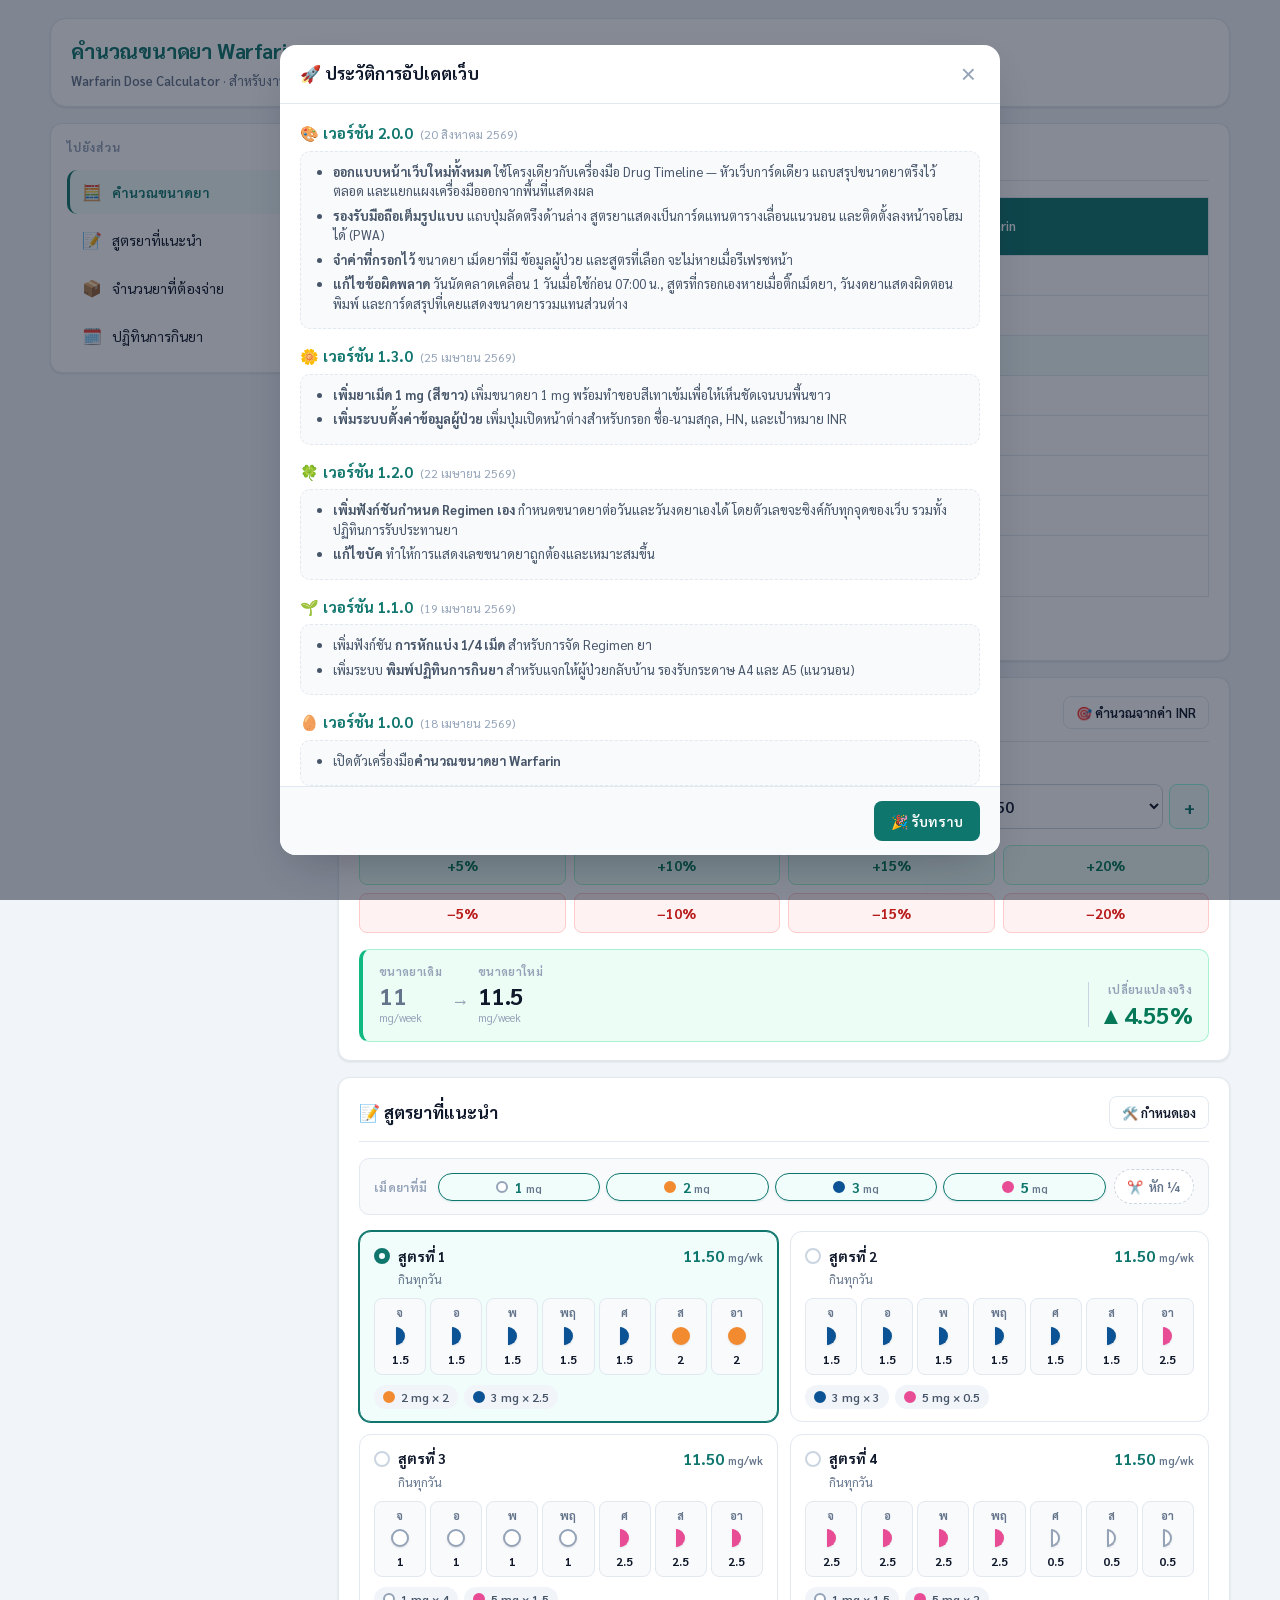
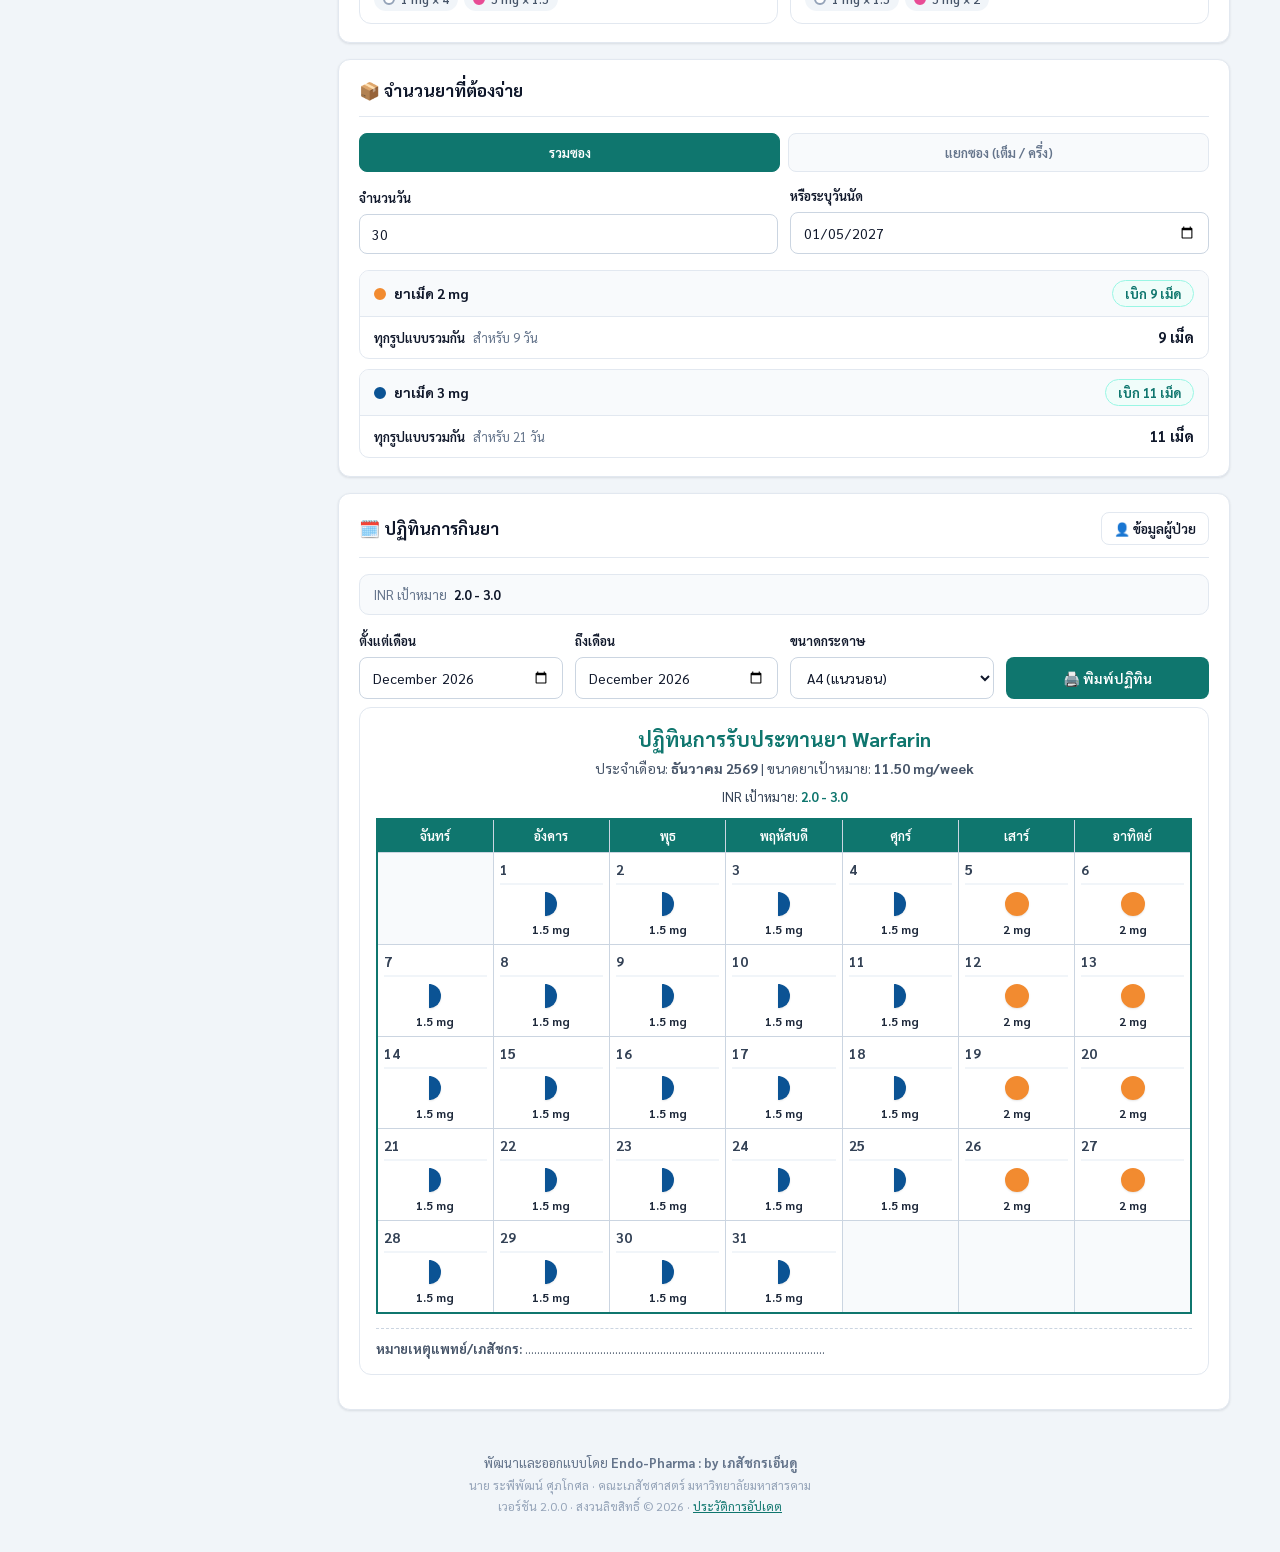
==== index.html @ 13227422 "Add files via upload" ====
<!DOCTYPE html>
<html lang="th">
<head>
    <meta charset="UTF-8">
    <meta name="viewport" content="width=device-width, initial-scale=1.0, viewport-fit=cover">
    <title>คำนวณขนาดยา Warfarin | Warfarin Dose Calculator</title>

    <link rel="preconnect" href="https://fonts.googleapis.com">
    <link rel="preconnect" href="https://fonts.gstatic.com" crossorigin>
    <link href="https://fonts.googleapis.com/css2?family=Sarabun:wght@400;500;600;700&display=swap" rel="stylesheet">
    <link rel="stylesheet" href="css/styles.css">

    <link rel="icon" type="image/png" sizes="192x192" href="Assets/Images/logo-endo.png">
    <link rel="apple-touch-icon" sizes="180x180" href="Assets/Images/logo-endo.png">
    <link rel="manifest" href="manifest.webmanifest">
    <meta name="theme-color" content="#0f766e">
    <meta name="apple-mobile-web-app-capable" content="yes">
    <meta name="apple-mobile-web-app-status-bar-style" content="default">
    <meta name="apple-mobile-web-app-title" content="Warfarin">
    <meta name="mobile-web-app-capable" content="yes">
</head>
<body>

<div class="app-shell">

    <header class="app-header">
        <h1 class="app-title">คำนวณขนาดยา Warfarin</h1>
        <p class="app-subtitle">
            <span class="app-name">Warfarin Dose Calculator</span>
            <span class="app-tagline"> &middot; สำหรับงานเภสัชกรรมคลินิก &middot; ใช้ประกอบการตัดสินใจของผู้สั่งใช้ยา</span>
        </p>
    </header>

    <div class="workbench">

        <aside class="side-panel">
            <nav class="side-card side-nav">
                <div class="side-card-head">ไปยังส่วน</div>
                <a href="#section-calc" class="nav-item" data-target="section-calc">
                    <span class="nav-icon">🧮</span><span>คำนวณขนาดยา</span></a>
                <a href="#section-regimen" class="nav-item" data-target="section-regimen">
                    <span class="nav-icon">📝</span><span>สูตรยาที่แนะนำ</span></a>
                <a href="#section-dispense" class="nav-item" data-target="section-dispense">
                    <span class="nav-icon">📦</span><span>จำนวนยาที่ต้องจ่าย</span></a>
                <a href="#section-calendar" class="nav-item" data-target="section-calendar">
                    <span class="nav-icon">🗓️</span><span>ปฏิทินการกินยา</span></a>
            </nav>
        </aside>

        <main class="main-panel">

            <section class="card" id="section-guideline">
                <div class="card-head"><h2>📋 แนวทางการปรับขนาดยา Warfarin</h2></div>
                <div id="guidelineBody"></div>
            </section>

            <section class="card" id="section-calc">
                <div class="card-head">
                    <h2>🧮 คำนวณขนาดยา</h2>
                    <button id="modeToggle" class="btn btn-outline btn-sm" onclick="toggleDoseMode()">🎯 คำนวณจากค่า INR</button>
                </div>

                <div class="dose-inputs">
                    <div class="dose-field">
                        <label for="currentDose">ขนาดยาปัจจุบัน</label>
                        <div class="stepper">
                            <button type="button" class="stepper-btn" onclick="stepDose('currentDose', -1)" aria-label="ลดขนาดยาปัจจุบัน">−</button>
                            <select id="currentDose"></select>
                            <button type="button" class="stepper-btn" onclick="stepDose('currentDose', 1)" aria-label="เพิ่มขนาดยาปัจจุบัน">+</button>
                        </div>
                    </div>
                    <div class="dose-field" id="targetField">
                        <label for="targetDose">ขนาดยาที่ต้องการ</label>
                        <div class="stepper">
                            <button type="button" class="stepper-btn" onclick="stepDose('targetDose', -1)" aria-label="ลดขนาดยาที่ต้องการ">−</button>
                            <select id="targetDose"></select>
                            <button type="button" class="stepper-btn" onclick="stepDose('targetDose', 1)" aria-label="เพิ่มขนาดยาที่ต้องการ">+</button>
                        </div>
                    </div>
                    <div class="dose-field" id="inrField" hidden>
                        <label for="inrValue">ค่า INR ปัจจุบัน</label>
                        <input type="number" id="inrValue" step="0.1" min="0" max="20" placeholder="เช่น 4.2" oninput="onInrInput()">
                    </div>
                </div>

                <div id="inrPane" hidden>
                    <div class="inr-targets" id="inrTargets"></div>
                    <label class="bleed-check">
                        <input type="checkbox" id="inrBleeding" onchange="onInrInput()">
                        <span class="bleed-face">🩸 มีเลือดออกรุนแรง (Major bleeding)</span>
                    </label>
                    <div class="inr-guidance is-empty" id="inrGuidance"></div>
                </div>

                <div class="pct-grid" id="manualPane">
                    <button class="btn-pct is-up" data-pct="5" onclick="applyPercent(5)">+5%</button>
                    <button class="btn-pct is-up" data-pct="10" onclick="applyPercent(10)">+10%</button>
                    <button class="btn-pct is-up" data-pct="15" onclick="applyPercent(15)">+15%</button>
                    <button class="btn-pct is-up" data-pct="20" onclick="applyPercent(20)">+20%</button>
                    <button class="btn-pct is-down" data-pct="-5" onclick="applyPercent(-5)">−5%</button>
                    <button class="btn-pct is-down" data-pct="-10" onclick="applyPercent(-10)">−10%</button>
                    <button class="btn-pct is-down" data-pct="-15" onclick="applyPercent(-15)">−15%</button>
                    <button class="btn-pct is-down" data-pct="-20" onclick="applyPercent(-20)">−20%</button>
                </div>

                <div class="result-bar is-same" id="resultBar">
                    <div class="rb-stats">
                        <div class="rb-stat">
                            <span class="rb-stat-label">ขนาดยาเดิม</span>
                            <span class="rb-stat-value" id="sumCurrent">–</span>
                            <span class="rb-stat-unit">mg/week</span>
                        </div>
                        <span class="rb-sep" aria-hidden="true">→</span>
                        <div class="rb-stat">
                            <span class="rb-stat-label">ขนาดยาใหม่</span>
                            <span class="rb-stat-value is-target" id="sumTarget">–</span>
                            <span class="rb-stat-unit">mg/week</span>
                        </div>
                        <div class="rb-stat is-change">
                            <span class="rb-stat-label">เปลี่ยนแปลงจริง</span>
                            <span class="rb-stat-value" id="sumDeltaPct">–</span>
                        </div>
                    </div>
                </div>
            </section>

            <section class="card" id="section-regimen">
                <div class="card-head">
                    <h2>📝 สูตรยาที่แนะนำ</h2>
                    <button onclick="openCustomModal()" class="btn btn-outline btn-sm">🛠️ กำหนดเอง</button>
                </div>

                <div class="pill-bar">
                    <span class="pill-bar-label">เม็ดยาที่มี</span>
                    <div class="pill-bar-row">
                        <div class="pill-chips" id="pillSelectors"></div>
                        <label class="quarter-chip">
                            <input type="checkbox" id="chk-quarter">
                            <span class="quarter-chip-face"><span>✂️</span><span class="qc-text">หัก ¼</span></span>
                        </label>
                    </div>
                </div>

                <div class="regimen-cards" id="regimenCards"></div>
            </section>

            <section class="card" id="section-dispense">
                <div class="card-head"><h2>📦 จำนวนยาที่ต้องจ่าย</h2></div>

                <div class="toggle-group" role="radiogroup" aria-label="รูปแบบการหยิบยา">
                    <input type="radio" id="dispense-combine" name="dispenseType" value="combine" checked>
                    <label for="dispense-combine" class="toggle-btn">รวมซอง</label>
                    <input type="radio" id="dispense-separate" name="dispenseType" value="separate">
                    <label for="dispense-separate" class="toggle-btn">แยกซอง (เต็ม / ครึ่ง)</label>
                </div>

                <div class="field-row">
                    <div class="field">
                        <label for="dispenseDays">จำนวนวัน</label>
                        <input type="number" id="dispenseDays" min="1" max="365" value="30" oninput="updateDateFromDays()">
                    </div>
                    <div class="field">
                        <label for="dispenseDate">หรือระบุวันนัด</label>
                        <input type="date" id="dispenseDate" onchange="updateDaysFromDate()">
                    </div>
                </div>

                <div id="dispenseResult" class="dispense-list"></div>
            </section>

            <section class="card" id="section-calendar">
                <div class="card-head">
                    <h2>🗓️ ปฏิทินการกินยา</h2>
                    <button onclick="openPatientModal()" class="btn btn-outline btn-sm">👤 ข้อมูลผู้ป่วย</button>
                </div>

                <div class="patient-strip" id="patientStrip"></div>

                <div class="field-row">
                    <div class="field">
                        <label for="startMonth">ตั้งแต่เดือน</label>
                        <input type="month" id="startMonth" onchange="onCalendarRangeChange()">
                    </div>
                    <div class="field">
                        <label for="endMonth">ถึงเดือน</label>
                        <input type="month" id="endMonth" onchange="onCalendarRangeChange()">
                    </div>
                    <div class="field">
                        <label for="paperSize">ขนาดกระดาษ</label>
                        <select id="paperSize" onchange="saveState()">
                            <option value="A4">A4 (แนวนอน)</option>
                            <option value="A5">A5 (แนวนอน)</option>
                        </select>
                    </div>
                    <div class="field field-action">
                        <button class="btn btn-primary" onclick="printCalendar()">🖨️ พิมพ์ปฏิทิน</button>
                    </div>
                </div>

                <div id="calendarPrintArea" class="calendar-area"></div>
            </section>

        </main>
    </div>

    <footer class="app-footer">
        <p>พัฒนาและออกแบบโดย <strong>Endo-Pharma : by เภสัชกรเอ็นดู</strong></p>
        <p class="footer-muted">นาย ระพีพัฒน์ ศุภโกศล &middot; คณะเภสัชศาสตร์ มหาวิทยาลัยมหาสารคาม</p>
        <p class="footer-muted">
            เวอร์ชัน <span id="appVersion">–</span> &middot; สงวนลิขสิทธิ์ © 2026 &middot;
            <button class="link-btn" onclick="openChangelog()">ประวัติการอัปเดต</button>
        </p>
    </footer>
</div>

<nav class="bottom-bar">
    <a href="#section-calc" data-target="section-calc"><span>🧮</span><small>คำนวณ</small></a>
    <a href="#section-regimen" data-target="section-regimen"><span>📝</span><small>สูตรยา</small></a>
    <a href="#section-dispense" data-target="section-dispense"><span>📦</span><small>จ่ายยา</small></a>
    <a href="#section-calendar" data-target="section-calendar"><span>🗓️</span><small>ปฏิทิน</small></a>
</nav>

<!-- กำหนดสูตรยาเอง -->
<div id="customModal" class="modal-overlay">
    <div class="modal-box">
        <div class="modal-head">
            <h3>🛠️ กำหนดสูตรยาเอง</h3>
            <button class="modal-close" onclick="closeCustomModal()" aria-label="ปิด">&times;</button>
        </div>
        <div class="modal-body">
            <p class="modal-hint">ตัวเลือกขนาดยาต่อวันสร้างจากเม็ดยาที่มีในโรงพยาบาล</p>
            <div id="customDaysContainer"></div>
        </div>
        <div class="modal-foot modal-foot-stack">
            <div class="custom-total" id="customTotal">รวม 0.00 mg/week</div>
            <div class="modal-foot-btns">
                <button class="btn btn-outline" onclick="closeCustomModal()">ยกเลิก</button>
                <button class="btn btn-primary" onclick="applyCustomRegimen()">✅ ใช้สูตรนี้</button>
            </div>
        </div>
    </div>
</div>

<!-- ข้อมูลผู้ป่วยบนปฏิทิน -->
<div id="patientModal" class="modal-overlay">
    <div class="modal-box">
        <div class="modal-head">
            <h3>👤 ข้อมูลผู้ป่วยบนปฏิทิน</h3>
            <button class="modal-close" onclick="closePatientModal()" aria-label="ปิด">&times;</button>
        </div>
        <div class="modal-body">
            <p class="modal-hint">ข้อมูลนี้จะพิมพ์บนหัวกระดาษปฏิทิน เว้นว่างไว้ได้หากต้องการเขียนด้วยลายมือ</p>

            <div class="field">
                <label for="patientName">ชื่อ – นามสกุลผู้ป่วย</label>
                <input type="text" id="patientName" placeholder="เช่น นายใจดี มีสุข" oninput="onPatientInput()">
            </div>
            <div class="field">
                <label for="patientHN">HN</label>
                <input type="text" id="patientHN" placeholder="เช่น 000001" oninput="onPatientInput()">
            </div>
            <div class="field">
                <label>ระดับ INR เป้าหมาย</label>
                <div class="inr-row">
                    <input type="number" id="targetINRMin" value="2.0" step="0.1" min="0" placeholder="ต่ำสุด"
                           oninput="onPatientInput()" onblur="if(this.value!=='') this.value=parseFloat(this.value).toFixed(1)">
                    <span class="inr-dash">–</span>
                    <input type="number" id="targetINRMax" value="3.0" step="0.1" min="0" placeholder="สูงสุด"
                           oninput="onPatientInput()" onblur="if(this.value!=='') this.value=parseFloat(this.value).toFixed(1)">
                </div>
            </div>
        </div>
        <div class="modal-foot">
            <button class="btn btn-soft-danger" onclick="clearPatientInfo()">🗑️ ล้างข้อมูล</button>
            <button class="btn btn-primary" onclick="closePatientModal()">✅ บันทึกและปิด</button>
        </div>
    </div>
</div>

<!-- ประวัติการอัปเดต -->
<div id="changelogModal" class="modal-overlay">
    <div class="modal-box modal-lg">
        <div class="modal-head">
            <h3>🚀 ประวัติการอัปเดตเว็บ</h3>
            <button class="modal-close" onclick="closeChangelog()" aria-label="ปิด">&times;</button>
        </div>
        <div class="modal-body" id="changelogBody"></div>
        <div class="modal-foot">
            <button class="btn btn-primary" onclick="closeChangelog()">🎉 รับทราบ</button>
        </div>
    </div>
</div>

<script src="js/constants.js"></script>
<script src="js/utils.js"></script>
<script src="js/state-manager.js"></script>
<script src="js/pill-graphics.js"></script>
<script src="js/logic/pill-combos.js"></script>
<script src="js/logic/regimen.js"></script>
<script src="js/logic/dispense.js"></script>
<script src="js/logic/calendar-build.js"></script>
<script src="js/logic/inr-guidance.js"></script>
<script src="js/ui-guideline.js"></script>
<script src="js/ui-inputs.js"></script>
<script src="js/ui-inr-mode.js"></script>
<script src="js/ui-regimen.js"></script>
<script src="js/ui-dispense.js"></script>
<script src="js/ui-calendar.js"></script>
<script src="js/ui-modals.js"></script>
<script src="js/ui-custom-regimen.js"></script>
<script src="js/main.js"></script>
</body>
</html>
---- css/styles.css ----
/* ═══════════════════════════════════════════════
   Warfarin Dose Calculator — โทนเดียวกับชุดเครื่องมือ Drug Timeline
   ═══════════════════════════════════════════════ */

:root {
    --primary: #0f766e;
    --primary-hover: #0d9488;
    --primary-soft: #f0fdfa;
    --primary-line: #99f6e4;
    --ink: #0f172a;
    --muted: #64748b;
    --line: #e2e8f0;
    --danger: #ef4444;
    --danger-soft: #fef2f2;
    --success: #10b981;
    --radius: 12px;
    --shadow: 0 1px 3px rgba(15, 23, 42, 0.07), 0 1px 2px rgba(15, 23, 42, 0.04);
    --shadow-lg: 0 18px 40px -16px rgba(15, 23, 42, 0.30);
}

* { box-sizing: border-box; }

/* จำเป็นเพราะหลายคลาสตั้ง display เอง ซึ่งจะทับ hidden ของเบราว์เซอร์ */
[hidden] { display: none !important; }

html { scroll-behavior: smooth; }
.card { scroll-margin-top: 14px; }

body {
    margin: 0;
    padding: 18px 12px;
    font-family: 'Sarabun', sans-serif;
    font-size: 15px;
    line-height: 1.5;
    background: #f1f5f9;
    color: #334155;
}

body.modal-open { overflow: hidden; }

h1, h2, h3 { margin: 0; color: var(--ink); }

.app-shell { max-width: 1180px; margin: 0 auto; }

/* ── หัวเว็บ ── */
.app-header {
    background: #fff;
    border: 1px solid var(--line);
    border-radius: 16px;
    box-shadow: var(--shadow);
    margin-bottom: 16px;
    padding: 16px 20px;
}

.app-title { color: var(--primary); font-size: 21px; font-weight: 700; letter-spacing: -0.2px; }
.app-subtitle { margin: 4px 0 0; font-size: 13px; color: var(--muted); }
.app-name { font-weight: 600; }

/* ── โครงสองแผง ── */
.workbench {
    display: grid;
    grid-template-columns: 272px minmax(0, 1fr);
    gap: 16px;
    align-items: start;
}

.side-panel { position: sticky; top: 16px; display: flex; flex-direction: column; gap: 12px; }

.side-card {
    background: #fff;
    border: 1px solid var(--line);
    border-radius: var(--radius);
    box-shadow: var(--shadow);
    padding: 14px 16px;
}

.side-card-head {
    font-size: 12px; font-weight: 700; letter-spacing: 0.04em;
    color: #94a3b8; text-transform: uppercase; margin-bottom: 10px;
}

/* ── ทางลัดไปแต่ละส่วน ── */
.side-nav { display: flex; flex-direction: column; gap: 4px; }

.nav-item {
    display: flex; align-items: center; gap: 10px;
    padding: 10px 12px; border-radius: 10px;
    border-left: 3px solid transparent;
    font-size: 14px; color: var(--ink); text-decoration: none;
    transition: all 0.15s;
}
.nav-item:hover { background: #f8fafc; }
.nav-item.is-active {
    background: var(--primary-soft);
    border-left-color: var(--primary);
    color: var(--primary); font-weight: 600;
}
.nav-icon { font-size: 16px; }

.main-panel { display: flex; flex-direction: column; gap: 16px; min-width: 0; }

/* ── ปุ่ม ── */
.btn {
    display: inline-flex; align-items: center; justify-content: center; gap: 6px;
    padding: 10px 16px; border: 1px solid transparent; border-radius: 8px;
    font-family: inherit; font-size: 14px; font-weight: 600;
    cursor: pointer; transition: all 0.15s; white-space: nowrap;
}
.btn-sm { padding: 7px 12px; font-size: 13px; }
.btn-primary { background: var(--primary); color: #fff; }
.btn-primary:hover { background: var(--primary-hover); }
.btn-outline { background: #fff; border-color: var(--line); color: var(--ink); }
.btn-outline:hover { background: var(--primary-soft); border-color: var(--primary-line); }
.btn-soft-danger { background: var(--danger-soft); border-color: #fca5a5; color: var(--danger); }
.btn-soft-danger:hover { background: var(--danger); color: #fff; }

/* ── การ์ดหลัก ── */
.card {
    background: #fff;
    border: 1px solid var(--line);
    border-radius: var(--radius);
    box-shadow: var(--shadow);
    padding: 18px 20px;
}

.card-head {
    display: flex; align-items: center; justify-content: space-between; gap: 12px;
    padding-bottom: 12px; margin-bottom: 16px;
    border-bottom: 1px solid var(--line);
}
.card-head h2 { font-size: 17px; font-weight: 700; }

/* ── ฟอร์ม ── */
.field { display: flex; flex-direction: column; gap: 6px; min-width: 0; flex: 1; }
.field label { font-size: 13px; font-weight: 600; color: var(--ink); }
.field-row { display: flex; gap: 12px; flex-wrap: wrap; align-items: flex-end; }
.field-action { justify-content: flex-end; }
.field-action .btn { width: 100%; height: 42px; }

input[type="text"], input[type="number"], input[type="date"], input[type="month"], select {
    padding: 10px 12px;
    border: 1px solid #cbd5e1; border-radius: 8px;
    font-family: inherit; font-size: 14px; color: var(--ink);
    background: #fff; width: 100%;
    transition: border-color 0.15s, box-shadow 0.15s;
}
input:focus, select:focus {
    outline: none; border-color: var(--primary);
    box-shadow: 0 0 0 3px rgba(15, 118, 110, 0.15);
}

.inr-row { display: flex; align-items: center; gap: 10px; }
.inr-dash { color: #94a3b8; font-weight: 700; }

/* ── ตัวปรับค่าขึ้น-ลง ── */
.stepper { display: flex; align-items: stretch; gap: 6px; }
.stepper select { flex: 1; text-align: center; font-size: 16px; font-weight: 600; }
.stepper-btn {
    width: 40px; flex-shrink: 0;
    background: var(--primary-soft); border: 1px solid var(--primary-line); border-radius: 8px;
    color: var(--primary); font-size: 18px; font-weight: 700; font-family: inherit;
    cursor: pointer; transition: all 0.15s;
}
.stepper-btn:hover { background: var(--primary); color: #fff; }

.dose-inputs { display: grid; grid-template-columns: 1fr 1fr; gap: 14px; margin-bottom: 16px; }
.dose-field { display: flex; flex-direction: column; gap: 6px; }
.dose-field label { font-size: 13px; font-weight: 600; color: var(--ink); }

/* ── ปุ่มเปอร์เซ็นต์ ── */
.pct-grid { display: grid; grid-template-columns: repeat(4, 1fr); gap: 8px; }
.btn-pct {
    padding: 10px 4px; border-radius: 8px; border: 1px solid transparent;
    font-family: inherit; font-size: 14px; font-weight: 700;
    cursor: pointer; transition: all 0.15s;
}
.btn-pct.is-up { background: #ecfdf5; border-color: #a7f3d0; color: #047857; }
.btn-pct.is-up:hover, .btn-pct.is-up.is-active { background: var(--success); color: #fff; border-color: var(--success); }
.btn-pct.is-down { background: var(--danger-soft); border-color: #fecaca; color: #b91c1c; }
.btn-pct.is-down:hover, .btn-pct.is-down.is-active { background: var(--danger); color: #fff; border-color: var(--danger); }

/* ── แถบผลลัพธ์ท้ายส่วนคำนวณ ── */
.result-bar {
    margin-top: 16px; padding: 14px 16px;
    border-radius: 10px; border: 1px solid var(--line); border-left: 4px solid #cbd5e1;
    background: #f8fafc;
    transition: background 0.15s, border-color 0.15s;
}
.result-bar.is-up { background: #ecfdf5; border-color: #a7f3d0; border-left-color: var(--success); }
.result-bar.is-down { background: var(--danger-soft); border-color: #fecaca; border-left-color: var(--danger); }

.rb-stats { display: flex; align-items: flex-end; gap: 10px; }
.rb-stat { display: flex; flex-direction: column; gap: 2px; min-width: 0; }
.rb-stat-label {
    font-size: 11px; font-weight: 700; letter-spacing: 0.03em;
    color: #94a3b8; text-transform: uppercase; white-space: nowrap;
}
.rb-stat-value {
    font-size: 24px; font-weight: 700; line-height: 1.1; letter-spacing: -0.5px;
    color: var(--muted);
}
.rb-stat-value.is-target { color: var(--ink); }
.rb-stat-unit { font-size: 11px; color: #94a3b8; }

.rb-sep { font-size: 18px; font-weight: 700; color: #94a3b8; padding-bottom: 14px; }

.rb-stat.is-change {
    margin-left: auto; align-items: flex-end;
    padding-left: 14px; border-left: 1px solid #cbd5e1;
}
.result-bar.is-up .rb-stat.is-change .rb-stat-value { color: #047857; }
.result-bar.is-down .rb-stat.is-change .rb-stat-value { color: #b91c1c; }

/* ── โหมดคำนวณจากค่า INR ── */
.inr-targets { display: grid; grid-template-columns: 1fr 1fr; gap: 8px; margin-bottom: 12px; }
.inr-target {
    display: flex; flex-direction: column; align-items: center; gap: 2px;
    padding: 10px 8px; border: 1px solid var(--line); border-radius: 10px;
    background: #f8fafc; font-family: inherit; cursor: pointer; transition: all 0.15s;
}
.inr-target:hover { border-color: var(--primary-line); }
.inr-target.is-active {
    background: var(--primary-soft); border-color: var(--primary);
    box-shadow: 0 0 0 1px var(--primary);
}
.it-label {
    font-size: 10px; font-weight: 700; letter-spacing: 0.03em;
    color: #94a3b8; text-transform: uppercase;
}
.it-range { font-size: 17px; font-weight: 700; color: var(--ink); }
.inr-target.is-active .it-range, .inr-target.is-active .it-label { color: var(--primary); }

.bleed-check { display: block; cursor: pointer; margin-bottom: 14px; }
.bleed-check input { display: none; }
.bleed-face {
    display: block; padding: 9px 12px; border-radius: 8px;
    border: 1px dashed #cbd5e1; background: #f8fafc;
    font-size: 13px; font-weight: 600; color: var(--muted); transition: all 0.15s;
}
.bleed-check input:checked + .bleed-face {
    border-style: solid; border-color: var(--danger);
    background: var(--danger-soft); color: #b91c1c;
}

.inr-guidance {
    padding: 14px 16px; border-radius: 10px;
    border: 1px solid var(--line); border-left: 4px solid #cbd5e1; background: #f8fafc;
}
.inr-guidance.is-up { background: #ecfdf5; border-color: #a7f3d0; border-left-color: var(--success); }
.inr-guidance.is-down { background: var(--danger-soft); border-color: #fecaca; border-left-color: var(--danger); }
.inr-guidance.is-caution { background: #fffbeb; border-color: #fde68a; border-left-color: #f59e0b; }
.inr-guidance.is-alert { background: var(--danger-soft); border-color: #fca5a5; border-left-color: var(--danger); }

.ig-placeholder { color: #94a3b8; font-size: 14px; text-align: center; }
.ig-context {
    font-size: 11px; font-weight: 700; letter-spacing: 0.03em;
    color: #94a3b8; text-transform: uppercase; margin-bottom: 4px;
}
.ig-action { font-size: 19px; font-weight: 700; color: var(--ink); line-height: 1.3; }
.inr-guidance.is-alert .ig-action { color: #b91c1c; }
.inr-guidance.is-caution .ig-action { color: #b45309; }
.ig-detail { margin-top: 6px; font-size: 13px; color: var(--muted); }

.ig-doses-head {
    margin-top: 14px; padding-top: 12px; border-top: 1px dashed #cbd5e1;
    font-size: 12px; font-weight: 700; color: var(--ink);
}
.ig-doses-head span { font-weight: 500; color: var(--muted); }
.ig-doses { display: flex; gap: 8px; margin-top: 8px; flex-wrap: wrap; }
.ig-dose {
    flex: 1 1 140px;
    display: flex; align-items: baseline; justify-content: center; gap: 5px;
    padding: 11px 10px; border-radius: 10px;
    border: 1px solid var(--primary); background: #fff;
    font-family: inherit; cursor: pointer; transition: all 0.15s;
}
.ig-dose:hover { background: var(--primary-soft); }
.ig-dose.is-selected { background: var(--primary); border-color: var(--primary); }
.ig-dose.is-selected .ig-dose-num,
.ig-dose.is-selected .ig-dose-unit,
.ig-dose.is-selected .ig-dose-tag { color: #fff; }
.ig-dose-num { font-size: 20px; font-weight: 700; color: var(--primary); letter-spacing: -0.5px; }
.ig-dose-unit { font-size: 11px; font-weight: 600; color: var(--muted); }
.ig-dose-tag { font-size: 12px; font-weight: 700; color: var(--muted); }
.ig-hint { margin-top: 8px; font-size: 12px; color: var(--muted); }

/* ── แถบเลือกขนาดเม็ดยา ── */
.pill-bar {
    display: flex; align-items: center; gap: 10px; flex-wrap: wrap;
    padding: 10px 14px; margin-bottom: 16px;
    background: #f8fafc; border: 1px solid var(--line); border-radius: 10px;
}
.pill-bar-label {
    font-size: 12px; font-weight: 700; letter-spacing: 0.03em;
    color: #94a3b8; text-transform: uppercase;
}
/* ชิปกับปุ่มหัก ¼ ต้องอยู่แถวเดียวกันเสมอ — ห่อไว้ใน .pill-bar-row ที่ nowrap
   เพราะถ้าปล่อยให้เป็นลูกของ .pill-bar โดยตรง flexbox จะตัดบรรทัดก่อนที่ชิปจะหด */
.pill-bar-row { display: flex; align-items: center; gap: 8px; flex-wrap: nowrap; flex: 1 1 auto; min-width: 0; }
.pill-chips { display: flex; gap: 6px; flex-wrap: nowrap; flex: 1 1 auto; min-width: 0; }

.pill-chip-toggle {
    flex: 1 1 0; min-width: 0;
    display: inline-flex; align-items: center; justify-content: center; gap: 7px;
    padding: 6px 10px; border-radius: 999px;
    border: 1px solid var(--line); background: #fff;
    cursor: pointer; transition: all 0.15s;
    opacity: 0.45; filter: grayscale(0.7);
}
.pill-chip-toggle.active {
    opacity: 1; filter: none;
    border-color: var(--primary); background: var(--primary-soft);
    box-shadow: 0 1px 2px rgba(15, 118, 110, 0.12);
}
.pill-chip-toggle input { display: none; }
.pill-chip-text {
    font-size: 14px; font-weight: 700; color: var(--ink); line-height: 1;
    white-space: nowrap; overflow: hidden;
}
.pill-chip-text small { font-size: 11px; font-weight: 600; color: var(--muted); margin-left: 3px; }
.pill-chip-toggle.active .pill-chip-text { color: var(--primary); }

.quarter-chip { flex: 0 0 auto; cursor: pointer; }
.quarter-chip input { display: none; }
.quarter-chip-face {
    display: inline-flex; align-items: center; gap: 6px;
    padding: 7px 12px; border-radius: 999px;
    border: 1px dashed #cbd5e1; background: #fff;
    font-size: 13px; font-weight: 600; color: var(--muted); white-space: nowrap;
    transition: all 0.15s;
}
.quarter-chip input:checked + .quarter-chip-face {
    border-style: solid; border-color: #fcd34d;
    background: #fffbeb; color: #b45309; font-weight: 700;
}


/* ── รูปเม็ดยา ── */
.pill-row {
    display: flex; justify-content: center; align-items: center; flex-wrap: wrap;
    gap: 3px; min-height: calc(var(--sz, 20px) + 2px);
}
.pill-graphic {
    display: inline-block; box-sizing: border-box;
    width: var(--sz, 20px); height: var(--sz, 20px);
    border-radius: 50%; box-shadow: 0 1px 2px rgba(0, 0, 0, 0.1);
}
.pill-graphic.half {
    width: calc(var(--sz, 20px) / 2); border-radius: 0 100px 100px 0;
    border-left-style: dashed; border-left-width: 1.5px;
}
.pill-graphic.quarter {
    width: calc(var(--sz, 20px) / 2); height: calc(var(--sz, 20px) / 2);
    border-radius: 0 0 100px 0;
    border-left-style: dashed; border-left-width: 1.5px;
    border-top-style: dashed; border-top-width: 1.5px;
    align-self: flex-end;
}
.pill-empty {
    display: inline-block; box-sizing: border-box;
    width: var(--sz, 20px); height: var(--sz, 20px);
    border-radius: 50%; background: transparent; border: 2px dashed #cbd5e1;
}

.pill-summary { display: flex; flex-wrap: wrap; gap: 6px; }
.pill-chip {
    display: inline-flex; align-items: center; gap: 6px;
    padding: 3px 9px; border-radius: 999px;
    background: #f1f5f9; font-size: 12px; font-weight: 600; color: #475569;
}
.pill-chip-dot {
    width: 12px; height: 12px; border-radius: 50%; border: 2px solid; flex-shrink: 0;
}

/* ── การ์ดสูตรยา ── */
.regimen-cards { display: grid; grid-template-columns: repeat(auto-fill, minmax(330px, 1fr)); gap: 12px; }

.regimen-card {
    border: 1px solid var(--line); border-radius: var(--radius);
    padding: 12px 14px; background: #fff; cursor: pointer;
    transition: all 0.15s;
}
.regimen-card:hover { border-color: var(--primary-line); background: var(--primary-soft); }
.regimen-card.is-selected { border-color: var(--primary); background: var(--primary-soft); box-shadow: 0 0 0 1px var(--primary); }
.regimen-card.is-custom .rc-title { color: var(--primary); }

.rc-head { display: flex; align-items: center; gap: 8px; }
.rc-radio {
    width: 16px; height: 16px; border-radius: 50%;
    border: 2px solid #cbd5e1; flex-shrink: 0; transition: all 0.15s;
}
.regimen-card.is-selected .rc-radio { border-color: var(--primary); border-width: 5px; }
.rc-title { font-size: 14px; font-weight: 700; color: var(--ink); }
.rc-total { margin-left: auto; font-size: 16px; font-weight: 700; color: var(--primary); }
.rc-total small { font-size: 11px; font-weight: 600; color: var(--muted); }
.rc-meta { font-size: 12px; color: var(--muted); margin: 2px 0 10px 24px; }

.rc-days { display: grid; grid-template-columns: repeat(7, 1fr); gap: 4px; }
.rc-day {
    display: flex; flex-direction: column; align-items: center; gap: 4px;
    padding: 6px 2px; border-radius: 8px; background: #f8fafc; border: 1px solid var(--line);
}
.rc-day.is-empty { background: #fff; border-style: dashed; }
.rc-day-name { font-size: 11px; font-weight: 700; color: var(--muted); }
.rc-dose { font-size: 12px; font-weight: 700; color: var(--ink); }
.rc-dose.is-empty { color: #94a3b8; font-weight: 500; }

.regimen-card .pill-summary { margin-top: 10px; }

/* ── จำนวนยาที่จ่าย ── */
.toggle-group { display: flex; gap: 8px; margin-bottom: 14px; }
.toggle-group input { display: none; }
.toggle-btn {
    flex: 1; text-align: center; padding: 9px 12px;
    border: 1px solid var(--line); border-radius: 8px; background: #f8fafc;
    font-size: 13px; font-weight: 600; color: var(--muted); cursor: pointer; transition: all 0.15s;
}
.toggle-group input:checked + .toggle-btn {
    background: var(--primary); border-color: var(--primary); color: #fff;
}

.dispense-list { display: flex; flex-direction: column; gap: 10px; margin-top: 16px; }

.dispense-group {
    border: 1px solid var(--line); border-radius: 10px;
    background: #fff; overflow: hidden;
}
.dg-head {
    display: flex; align-items: center; gap: 8px;
    padding: 9px 14px; background: #f8fafc; border-bottom: 1px solid var(--line);
}
.dg-name { font-size: 14px; font-weight: 700; color: var(--ink); }
.dg-total {
    margin-left: auto; padding: 3px 12px; border-radius: 999px;
    background: var(--primary-soft); border: 1px solid var(--primary-line);
    font-size: 13px; font-weight: 700; color: var(--primary); white-space: nowrap;
}

.dispense-line {
    display: flex; align-items: center; justify-content: space-between; gap: 12px;
    padding: 9px 14px;
}
.dispense-line + .dispense-line { border-top: 1px dashed var(--line); }
.dl-text { display: flex; align-items: baseline; gap: 8px; flex-wrap: wrap; min-width: 0; }
.dl-label { font-size: 13px; font-weight: 600; color: var(--ink); }
.dl-days { font-size: 13px; color: var(--muted); }
.dl-note {
    font-size: 12px; color: #b45309;
    background: #fffbeb; border: 1px solid #fde68a;
    padding: 1px 8px; border-radius: 999px;
}
.dl-pills { font-size: 15px; font-weight: 700; color: var(--ink); white-space: nowrap; }

/* ── พรีวิวปฏิทิน ── */
.calendar-area { margin-top: 8px; overflow-x: auto; }
.month-page-wrapper {
    min-width: 560px; background: #fff; padding: 16px;
    border: 1px solid var(--line); border-radius: var(--radius); margin-bottom: 16px;
    zoom: var(--cal-scale, 1);
}
.cal-header { text-align: center; margin-bottom: 12px; }
.cal-header h2 { color: var(--primary); font-size: 20px; }
.cal-header p { margin: 4px 0 8px; font-size: 14px; color: #475569; }
.cal-patient-info { display: flex; justify-content: center; flex-wrap: wrap; gap: 20px; font-size: 13px; color: #334155; }
.cal-patient-info strong { color: var(--primary); }

.cal-grid { width: 100%; border-collapse: collapse; border: 2px solid var(--primary); table-layout: fixed; }
.cal-grid th, .cal-grid td { border: 1px solid #cbd5e1; }
.cal-day-name { background: var(--primary); color: #fff; padding: 6px; font-size: 13px; font-weight: 600; }
.cal-cell { vertical-align: top; padding: 6px; }
.cal-cell.empty { background: #f8fafc; }
.cal-date {
    font-size: 14px; font-weight: 700; color: #334155;
    border-bottom: 2px solid #f1f5f9; padding-bottom: 3px; margin-bottom: 6px;
}
.cal-pill-area { display: flex; flex-direction: column; align-items: center; gap: 3px; }
.dose-text { font-size: 12px; font-weight: 700; color: #1e293b; }
.dose-empty-text { font-size: 12px; color: #94a3b8; }
.note-area { margin-top: 14px; padding-top: 10px; border-top: 1px dashed #cbd5e1; font-size: 13px; color: #475569; }

/* ── สถานะว่าง ── */
.empty-state { text-align: center; padding: 32px 16px; color: var(--muted); }
.empty-icon { font-size: 30px; margin-bottom: 8px; }
.empty-state p { margin: 4px 0; font-size: 14px; }
.empty-hint { font-size: 13px !important; color: #94a3b8; }
.empty-inline { text-align: center; padding: 16px; color: #94a3b8; font-size: 14px; }

/* ── หน้าต่าง ── */
.modal-overlay {
    display: none; position: fixed; inset: 0; z-index: 1000;
    background: rgba(15, 23, 42, 0.5);
    padding: 20px; overflow-y: auto;
}
.modal-overlay.show-modal { display: flex; align-items: center; justify-content: center; }

.modal-box {
    background: #fff; border-radius: 16px; box-shadow: var(--shadow-lg);
    width: 100%; max-width: 460px; max-height: 90vh;
    display: flex; flex-direction: column;
}
.modal-lg { max-width: 720px; }

.modal-head {
    display: flex; align-items: center; justify-content: space-between; gap: 12px;
    padding: 16px 20px; border-bottom: 1px solid var(--line);
}
.modal-head h3 { font-size: 17px; font-weight: 700; }
.modal-close {
    background: transparent; border: 0; font-size: 26px; line-height: 1;
    color: #94a3b8; cursor: pointer; padding: 0 4px;
}
.modal-close:hover { color: var(--danger); }

.modal-body { padding: 18px 20px; overflow-y: auto; flex: 1; }
.modal-hint { margin: 0 0 14px; font-size: 13px; color: var(--muted); }
.modal-body .field { margin-bottom: 14px; }

.modal-foot {
    display: flex; gap: 10px; justify-content: flex-end;
    padding: 14px 20px; border-top: 1px solid var(--line); background: #f8fafc;
    border-radius: 0 0 16px 16px;
}
.modal-foot-stack { flex-direction: column; align-items: stretch; gap: 12px; }
.modal-foot-btns { display: flex; gap: 10px; }
.modal-foot-btns .btn { flex: 1; }

.custom-total {
    display: flex; align-items: baseline; justify-content: center; gap: 6px;
    color: var(--primary);
}
.ct-num { font-size: 24px; font-weight: 700; letter-spacing: -0.5px; }
.ct-unit { font-size: 13px; font-weight: 600; color: var(--muted); }
.custom-total.is-over { color: var(--danger); }
.custom-total.is-over .ct-unit { color: var(--danger); }

#customDaysContainer .pill-bar { margin-bottom: 14px; }

/* ── กริดสัปดาห์ในหน้าต่างกำหนดสูตรเอง ── */
.cd-grid { display: grid; grid-template-columns: repeat(7, 1fr); gap: 5px; }
.cd-day {
    display: flex; flex-direction: column; align-items: center; gap: 3px;
    padding: 9px 2px; border: 1px solid var(--line); border-radius: 9px;
    background: #f8fafc; font-family: inherit; cursor: pointer;
    transition: all 0.15s;
}
.cd-day:hover { border-color: var(--primary-line); }
.cd-day.is-active {
    background: var(--primary-soft); border-color: var(--primary);
    box-shadow: 0 0 0 1px var(--primary);
}
.cd-day.is-empty { background: #fff; border-style: dashed; }
.cd-day-name { font-size: 11px; font-weight: 700; color: var(--muted); }
.cd-day-dose { font-size: 13px; font-weight: 700; color: var(--ink); }
.cd-day.is-empty .cd-day-dose { color: #94a3b8; font-weight: 500; }
.cd-day.is-active .cd-day-name, .cd-day.is-active .cd-day-dose { color: var(--primary); }

.cd-editor {
    margin-top: 14px; padding: 14px;
    background: #f8fafc; border: 1px solid var(--line); border-radius: 10px;
}
.cd-editor-day {
    text-align: center; font-size: 13px; font-weight: 700;
    color: var(--muted); margin-bottom: 10px;
}

.cd-stepper { display: flex; align-items: stretch; gap: 10px; }
.cd-step-btn {
    width: 60px; flex-shrink: 0;
    background: #fff; border: 1px solid var(--primary-line); border-radius: 10px;
    color: var(--primary); font-size: 24px; font-weight: 700; font-family: inherit;
    cursor: pointer; transition: all 0.15s;
}
.cd-step-btn:hover:not(:disabled) { background: var(--primary); color: #fff; }
.cd-step-btn:disabled { opacity: 0.35; cursor: not-allowed; }

.cd-value {
    flex: 1; display: flex; align-items: baseline; justify-content: center; gap: 5px;
    padding: 10px 6px; background: #fff;
    border: 1px solid var(--line); border-radius: 10px;
}
.cd-value-num { font-size: 26px; font-weight: 700; color: var(--ink); letter-spacing: -0.5px; }
.cd-value-unit { font-size: 13px; font-weight: 600; color: var(--muted); }

.cd-quick { display: flex; gap: 8px; margin-top: 10px; }
.cd-quick-btn {
    flex: 1; padding: 9px 8px;
    background: #fff; border: 1px solid var(--line); border-radius: 8px;
    font-family: inherit; font-size: 13px; font-weight: 600; color: var(--ink);
    cursor: pointer; transition: all 0.15s;
}
.cd-quick-btn:hover { background: var(--primary-soft); border-color: var(--primary-line); color: var(--primary); }

/* ── ตารางแนวทาง ── */
.table-scroll { overflow-x: auto; }
.guideline-table { width: 100%; border-collapse: collapse; min-width: 460px; }
.guideline-table th, .guideline-table td {
    border: 1px solid var(--line); padding: 9px 12px; font-size: 14px; text-align: center;
}
.guideline-table th { background: var(--primary); color: #fff; font-weight: 600; font-size: 13px; }
.guideline-table td:last-child { text-align: left; }
.guideline-table .highlight-row { background: var(--primary-soft); }
.guideline-table .merged-cell { background: #f8fafc; font-weight: 600; }
.text-small { font-size: 12px; color: var(--muted); }

.references { margin-top: 14px; font-size: 13px; color: var(--muted); }
.references summary {
    cursor: pointer; font-weight: 600; color: var(--primary);
    padding: 6px 0; list-style-position: inside;
}
.references ol { margin: 6px 0 0; padding-left: 20px; }
.references li { margin-bottom: 4px; }

/* ── ประวัติการอัปเดต ── */
.version-header { display: flex; align-items: baseline; gap: 8px; margin: 16px 0 6px; }
.version-header:first-child { margin-top: 0; }
.version-title { font-size: 15px; font-weight: 700; color: var(--primary); }
.version-date { font-size: 12px; color: #94a3b8; }
.version-box {
    border: 1px dashed var(--line); border-radius: 10px; padding: 10px 14px; background: #f8fafc;
}
.version-box ul { margin: 0; padding-left: 18px; }
.version-box li { font-size: 13px; margin-bottom: 5px; color: #475569; }

/* ── สรุปข้อมูลผู้ป่วยเหนือปฏิทิน ── */
.patient-strip {
    display: flex; align-items: center; gap: 18px; flex-wrap: wrap;
    padding: 10px 14px; margin-bottom: 16px;
    background: #f8fafc; border: 1px solid var(--line); border-radius: 10px;
    font-size: 13px; color: var(--muted);
}
.ps-item strong { color: var(--ink); font-weight: 700; margin-left: 4px; }
.ps-empty { color: #94a3b8; }

.link-btn {
    background: none; border: 0; padding: 0;
    font-family: inherit; font-size: inherit; color: var(--primary);
    text-decoration: underline; cursor: pointer;
}

/* ── แถบล่างมือถือ ── */
.bottom-bar {
    display: none;
    position: fixed; left: 0; right: 0; bottom: 0; z-index: 900;
    background: #fff; border-top: 1px solid var(--line);
    box-shadow: 0 -2px 10px rgba(15, 23, 42, 0.06);
    padding-bottom: env(safe-area-inset-bottom);
}
.bottom-bar a {
    flex: 1; display: flex; flex-direction: column; align-items: center; gap: 2px;
    padding: 8px 2px; color: var(--muted); text-decoration: none;
    border-top: 2px solid transparent; margin-top: -1px;
    transition: color 0.15s, border-color 0.15s;
}
.bottom-bar a span { font-size: 19px; line-height: 1; }
.bottom-bar a small { font-size: 11px; font-weight: 600; }
.bottom-bar a.is-active { color: var(--primary); border-top-color: var(--primary); }

/* ── ท้ายเว็บ ── */
.app-footer { text-align: center; margin-top: 24px; padding: 16px; font-size: 13px; color: var(--muted); }
.app-footer p { margin: 3px 0; }
.footer-muted { color: #94a3b8; font-size: 12px; }

/* ═══════════ จอแคบ ═══════════ */
@media (max-width: 1024px) {
    .workbench { grid-template-columns: 1fr; }
    .side-panel { position: static; }
    .side-nav { display: grid; grid-template-columns: repeat(4, 1fr); gap: 6px; }
    .nav-item {
        flex-direction: column; gap: 4px; text-align: center; font-size: 12px;
        border-left: 0; border-bottom: 3px solid transparent; border-radius: 10px 10px 0 0;
    }
    .nav-item.is-active { border-left: 0; border-bottom-color: var(--primary); }
}

@media (max-width: 700px) {
    body { padding: 12px 10px 76px; }

    .app-header { padding: 14px 16px; }
    .app-title { font-size: 18px; }
    .app-tagline { display: none; }

    /* ทางลัดซ้ำกับแถบล่างที่ตรึงอยู่แล้ว */
    .side-panel { display: none; }

    .card { padding: 14px 14px; border-radius: var(--radius); }

    .result-bar { padding: 12px 14px; }
    .rb-stats { gap: 6px; }
    .rb-stat-value { font-size: 20px; }
    .rb-stat-label { font-size: 10px; }
    .rb-sep { font-size: 15px; padding-bottom: 13px; }
    .rb-stat.is-change { padding-left: 8px; }

    .it-range { font-size: 15px; }
    .ig-action { font-size: 17px; }
    .ig-dose { flex: 1 1 100%; }

    .pill-bar { padding: 10px 12px; gap: 8px; }
    .pill-bar-label { width: 100%; }
    .pill-chips { gap: 5px; justify-content: space-between; }
    /* จอแคบให้ชิปกว้างตามเนื้อหา ไม่ยืดเต็ม และบีบจุดสีกับ padding ให้ "mg" ไม่ถูกตัด */
    .pill-chip-toggle { flex: 0 1 auto; gap: 4px; padding: 6px; }
    .pill-chip-dot { width: 11px; height: 11px; }
    .pill-chip-text small { font-size: 10px; margin-left: 2px; }
    .quarter-chip-face { padding: 7px 10px; gap: 5px; font-size: 12px; }
    .card-head { margin-bottom: 12px; }
    .card-head h2 { font-size: 15px; }

    .dose-inputs { grid-template-columns: 1fr; gap: 10px; }
    .pct-grid { gap: 6px; }
    .btn-pct { font-size: 13px; padding: 11px 2px; }

    .regimen-cards { grid-template-columns: 1fr; }
    .rc-days { gap: 3px; }
    .rc-day { padding: 5px 1px; }
    .rc-day-name { font-size: 10px; }
    .rc-dose { font-size: 11px; }

    .field-row { gap: 10px; }
    .field-row .field { flex: 1 1 140px; }
    .toggle-btn { font-size: 12px; padding: 10px 6px; }

    .dl-text { gap: 4px 8px; }
    .dl-days, .dl-note { font-size: 12px; }

    .modal-overlay { padding: 0; align-items: flex-end; }
    .modal-overlay.show-modal { align-items: flex-end; }
    .modal-box { max-width: none; max-height: 92vh; border-radius: 16px 16px 0 0; }
    .modal-foot { border-radius: 0; padding-bottom: calc(14px + env(safe-area-inset-bottom)); }

    .bottom-bar { display: flex; }

}

@media (max-width: 359px) {
    .pct-grid { grid-template-columns: repeat(2, 1fr); }
    .stepper-btn { width: 36px; }
    .rc-total { font-size: 14px; }
}

/* ── อุปกรณ์สัมผัส: เป้ากดอย่างน้อย 40px ── */
@media (hover: none) and (pointer: coarse) {
    .btn, .btn-pct, .stepper-btn, .toggle-btn, .modal-close, .nav-item {
        min-height: 42px;
    }
    .pill-chip-toggle, .quarter-chip-face { min-height: 38px; }
    .btn-sm { min-height: 36px; }
    .btn:hover, .nav-item:hover, .regimen-card:hover { background-color: inherit; }
}

@media (display-mode: standalone) {
    body {
        padding-top: max(12px, env(safe-area-inset-top));
        padding-left: max(10px, env(safe-area-inset-left));
        padding-right: max(10px, env(safe-area-inset-right));
    }
}

@media print {
    .app-header, .side-panel, .bottom-bar, .app-footer, .card-head button { display: none !important; }
}
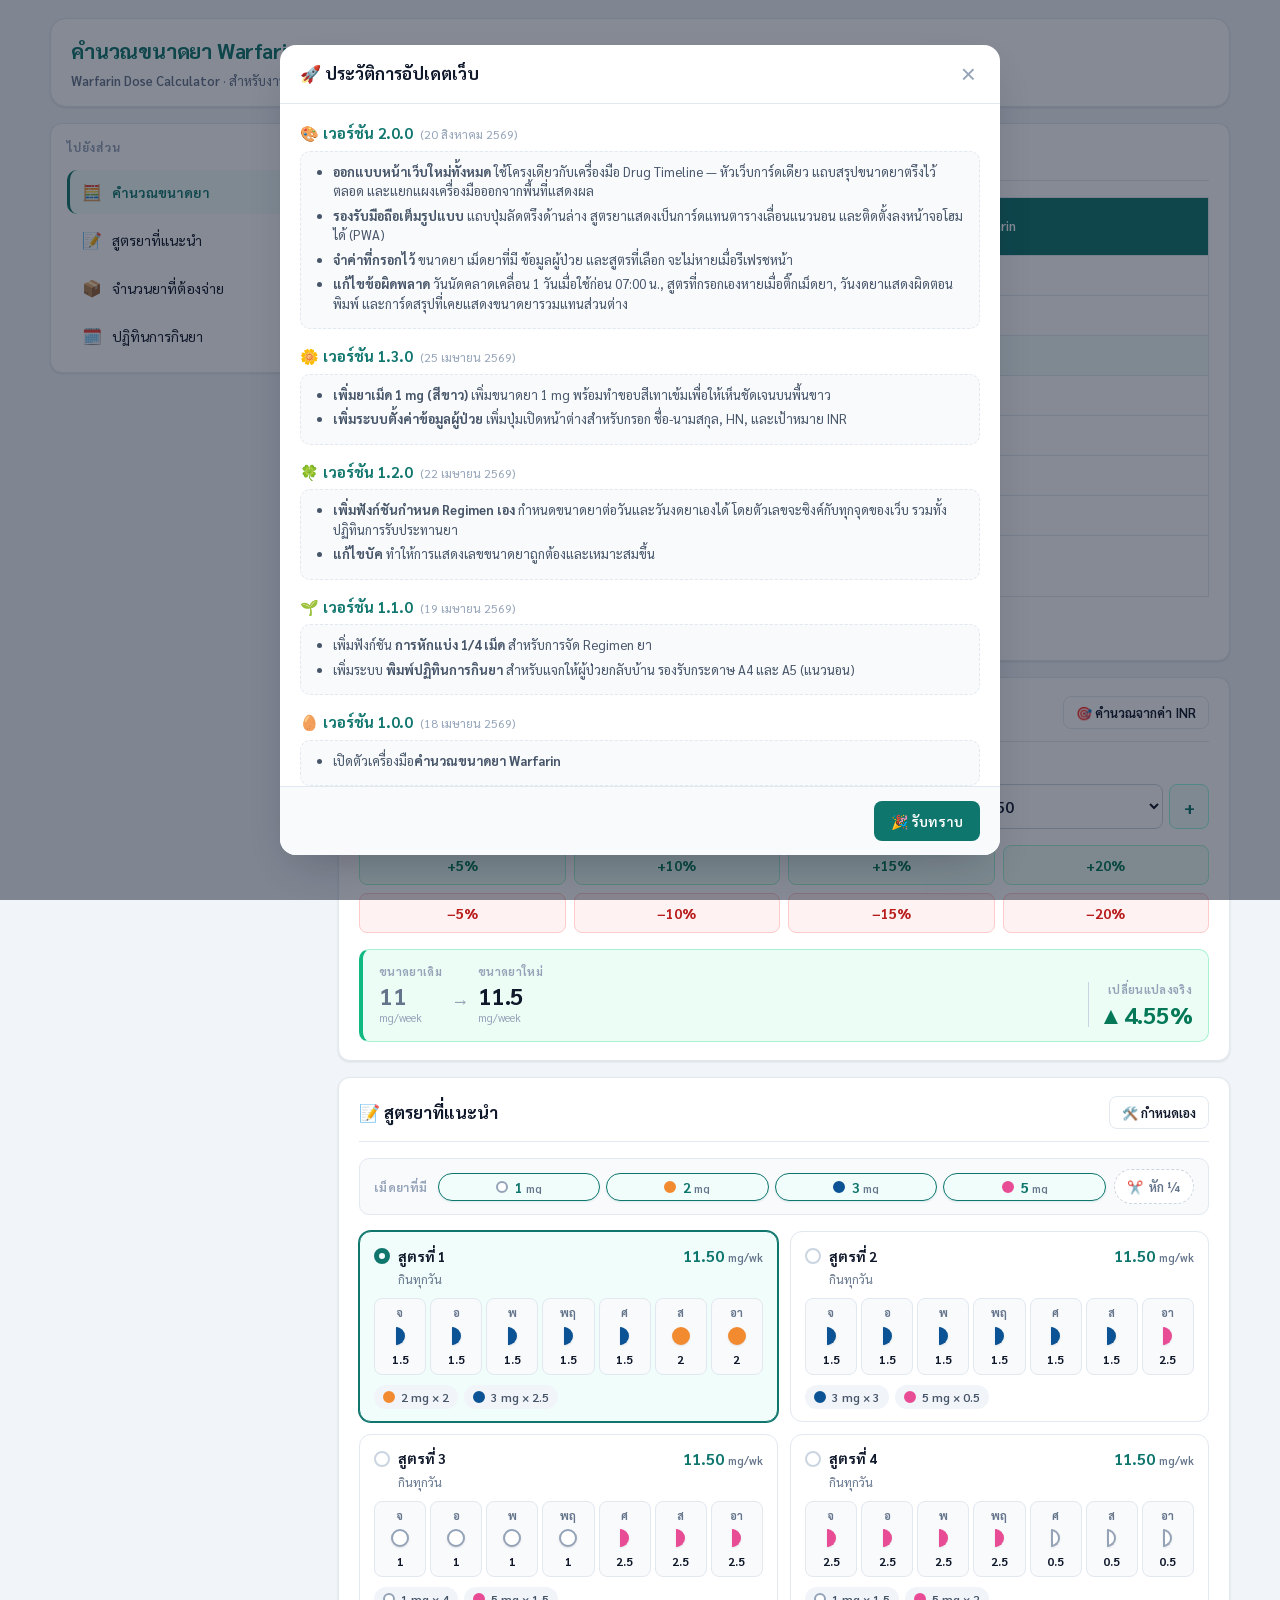
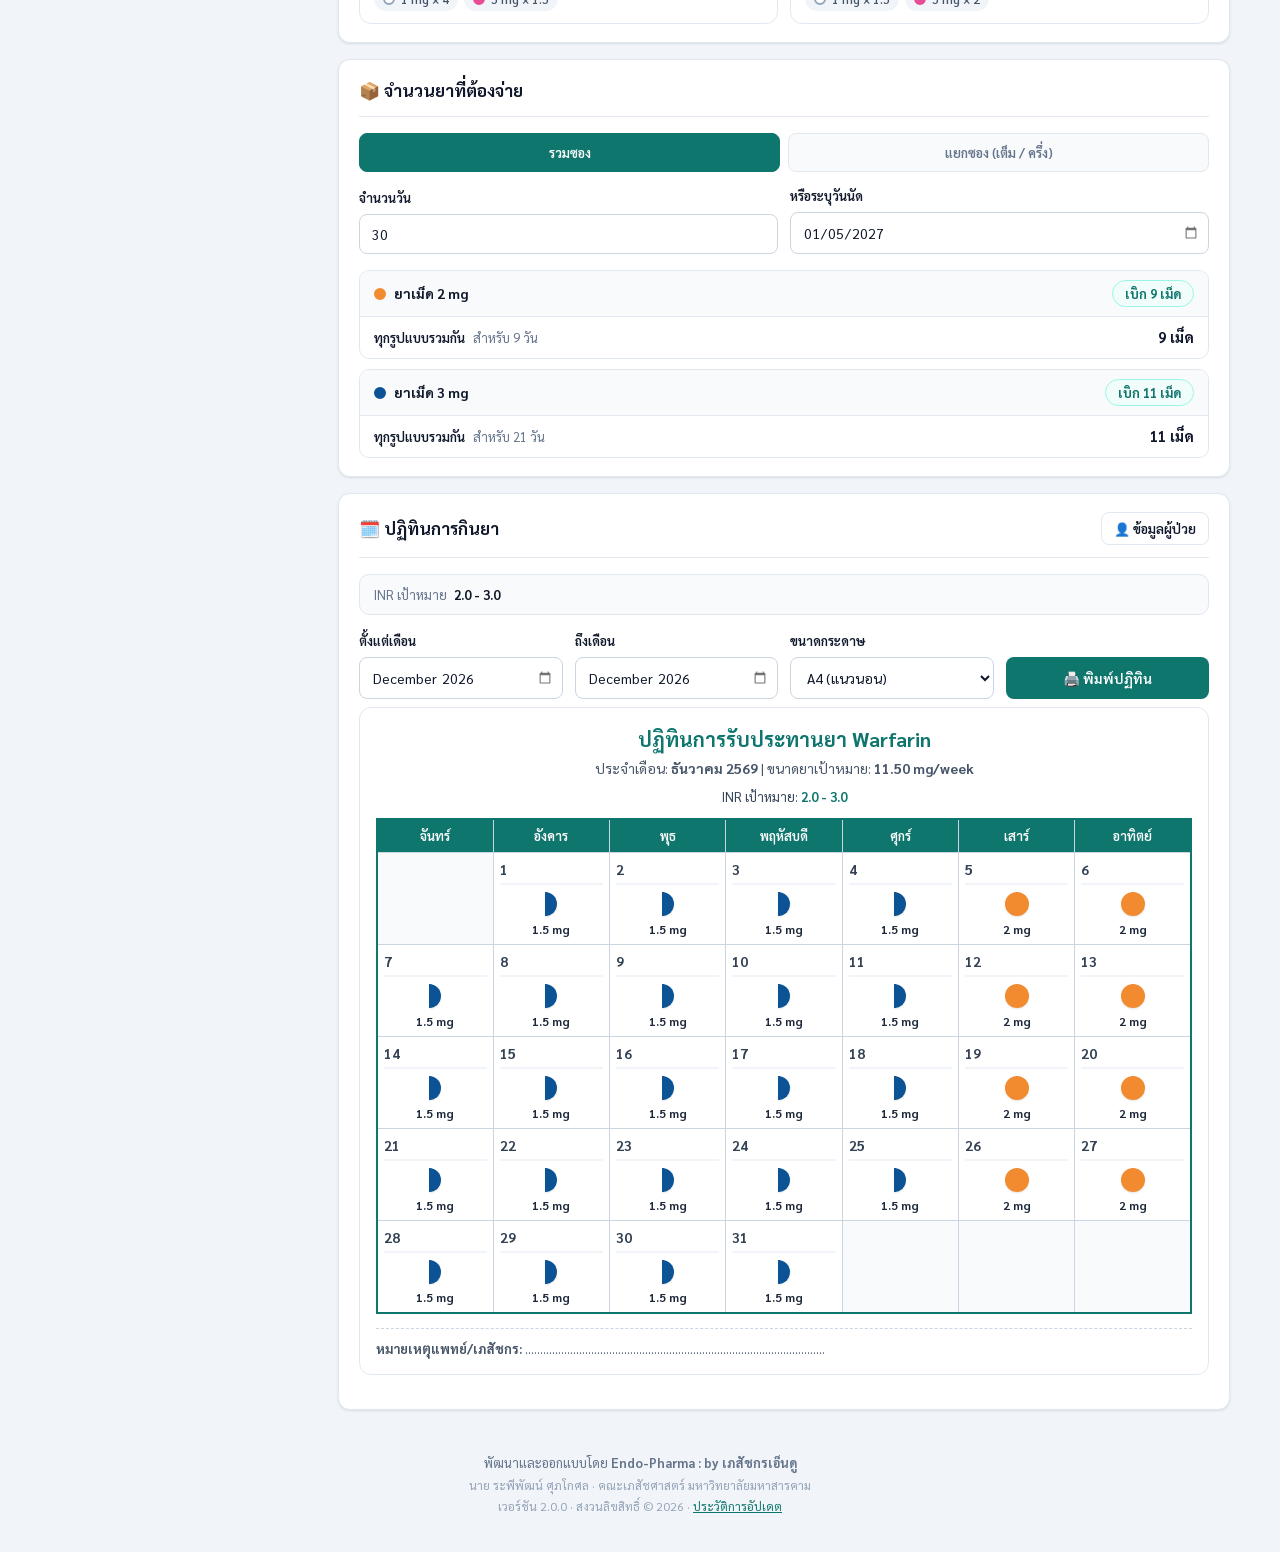
==== commit 66fd1cf1: "Add files via upload" ====
--- a/index.html
+++ b/index.html
@@ -211,6 +211,10 @@
             <button class="link-btn" onclick="openChangelog()">ประวัติการอัปเดต</button>
         </p>
     </footer>
+</div>
+
+<div id="visitorBadge" class="visitor-badge" hidden title="จำนวนผู้เข้าชมทั้งหมด">
+    👁 <span id="visitorCount">–</span>
 </div>
 
 <nav class="bottom-bar">
@@ -308,6 +312,7 @@
 <script src="js/ui-calendar.js"></script>
 <script src="js/ui-modals.js"></script>
 <script src="js/ui-custom-regimen.js"></script>
+<script src="js/visitor-counter.js"></script>
 <script src="js/main.js"></script>
 </body>
 </html>
--- a/css/styles.css
+++ b/css/styles.css
@@ -149,6 +149,15 @@
     box-shadow: 0 0 0 3px rgba(15, 118, 110, 0.15);
 }
 
+/* ไอคอนปฏิทินอยู่ท้ายกล่องเนื้อหา ถ้าไม่ลด padding ขวาและเว้นระยะ มันจะชิดข้อความจนอ่านยากบนจอแคบ */
+input[type="date"], input[type="month"] { padding-right: 8px; }
+input[type="date"]::-webkit-calendar-picker-indicator,
+input[type="month"]::-webkit-calendar-picker-indicator {
+    margin-left: 8px; opacity: 0.55; cursor: pointer;
+}
+input[type="date"]:hover::-webkit-calendar-picker-indicator,
+input[type="month"]:hover::-webkit-calendar-picker-indicator { opacity: 1; }
+
 .inr-row { display: flex; align-items: center; gap: 10px; }
 .inr-dash { color: #94a3b8; font-weight: 700; }
 
@@ -655,21 +664,36 @@
 .bottom-bar a small { font-size: 11px; font-weight: 600; }
 .bottom-bar a.is-active { color: var(--primary); border-top-color: var(--primary); }
 
+/* ── ป้ายจำนวนผู้เข้าชม ── */
+.visitor-badge {
+    position: fixed; bottom: 12px; left: 12px; z-index: 500;
+    display: inline-flex; align-items: center; gap: 5px;
+    padding: 5px 11px; border-radius: 999px;
+    background: rgba(15, 118, 110, 0.92); color: #fff;
+    font-size: 12px; font-weight: 600; line-height: 1;
+    box-shadow: 0 4px 12px -4px rgba(15, 23, 42, 0.35);
+    pointer-events: none; user-select: none;
+}
+
 /* ── ท้ายเว็บ ── */
 .app-footer { text-align: center; margin-top: 24px; padding: 16px; font-size: 13px; color: var(--muted); }
 .app-footer p { margin: 3px 0; }
 .footer-muted { color: #94a3b8; font-size: 12px; }
 
 /* ═══════════ จอแคบ ═══════════ */
+/* แท็บเล็ตใช้โครงเดียวกับมือถือ — แถบล่างแทนแผงข้าง และช่องกรอกเรียงสองคอลัมน์ทุกแถว
+   ไม่งั้นแถวที่มี 2 ช่องจะกว้างเป็นสองเท่าของแถวที่มี 4 ช่อง ดูขนาดไม่เข้ากัน */
 @media (max-width: 1024px) {
     .workbench { grid-template-columns: 1fr; }
-    .side-panel { position: static; }
-    .side-nav { display: grid; grid-template-columns: repeat(4, 1fr); gap: 6px; }
-    .nav-item {
-        flex-direction: column; gap: 4px; text-align: center; font-size: 12px;
-        border-left: 0; border-bottom: 3px solid transparent; border-radius: 10px 10px 0 0;
-    }
-    .nav-item.is-active { border-left: 0; border-bottom-color: var(--primary); }
+    .side-panel { display: none; }
+    .bottom-bar { display: flex; }
+    body { padding-bottom: 76px; }
+
+    .field-row { display: grid; grid-template-columns: 1fr 1fr; align-items: end; }
+    .field-action .btn { height: 44px; }
+
+    /* ยกป้ายขึ้นเหนือแถบล่างที่ตรึงอยู่ ไม่งั้นถูกบัง */
+    .visitor-badge { bottom: calc(70px + env(safe-area-inset-bottom)); }
 }
 
 @media (max-width: 700px) {
@@ -678,9 +702,6 @@
     .app-header { padding: 14px 16px; }
     .app-title { font-size: 18px; }
     .app-tagline { display: none; }
-
-    /* ทางลัดซ้ำกับแถบล่างที่ตรึงอยู่แล้ว */
-    .side-panel { display: none; }
 
     .card { padding: 14px 14px; border-radius: var(--radius); }
 
@@ -717,8 +738,12 @@
     .rc-dose { font-size: 11px; }
 
     .field-row { gap: 10px; }
-    .field-row .field { flex: 1 1 140px; }
     .toggle-btn { font-size: 12px; padding: 10px 6px; }
+
+    /* ชื่อเดือนไทยที่ยาวที่สุด (พฤศจิกายน / กุมภาพันธ์) ชนไอคอนปฏิทินบนจอแคบ */
+    input[type="date"], input[type="month"] { font-size: 13px; padding-left: 10px; padding-right: 6px; }
+    input[type="date"]::-webkit-calendar-picker-indicator,
+    input[type="month"]::-webkit-calendar-picker-indicator { margin-left: 6px; }
 
     .dl-text { gap: 4px 8px; }
     .dl-days, .dl-note { font-size: 12px; }
